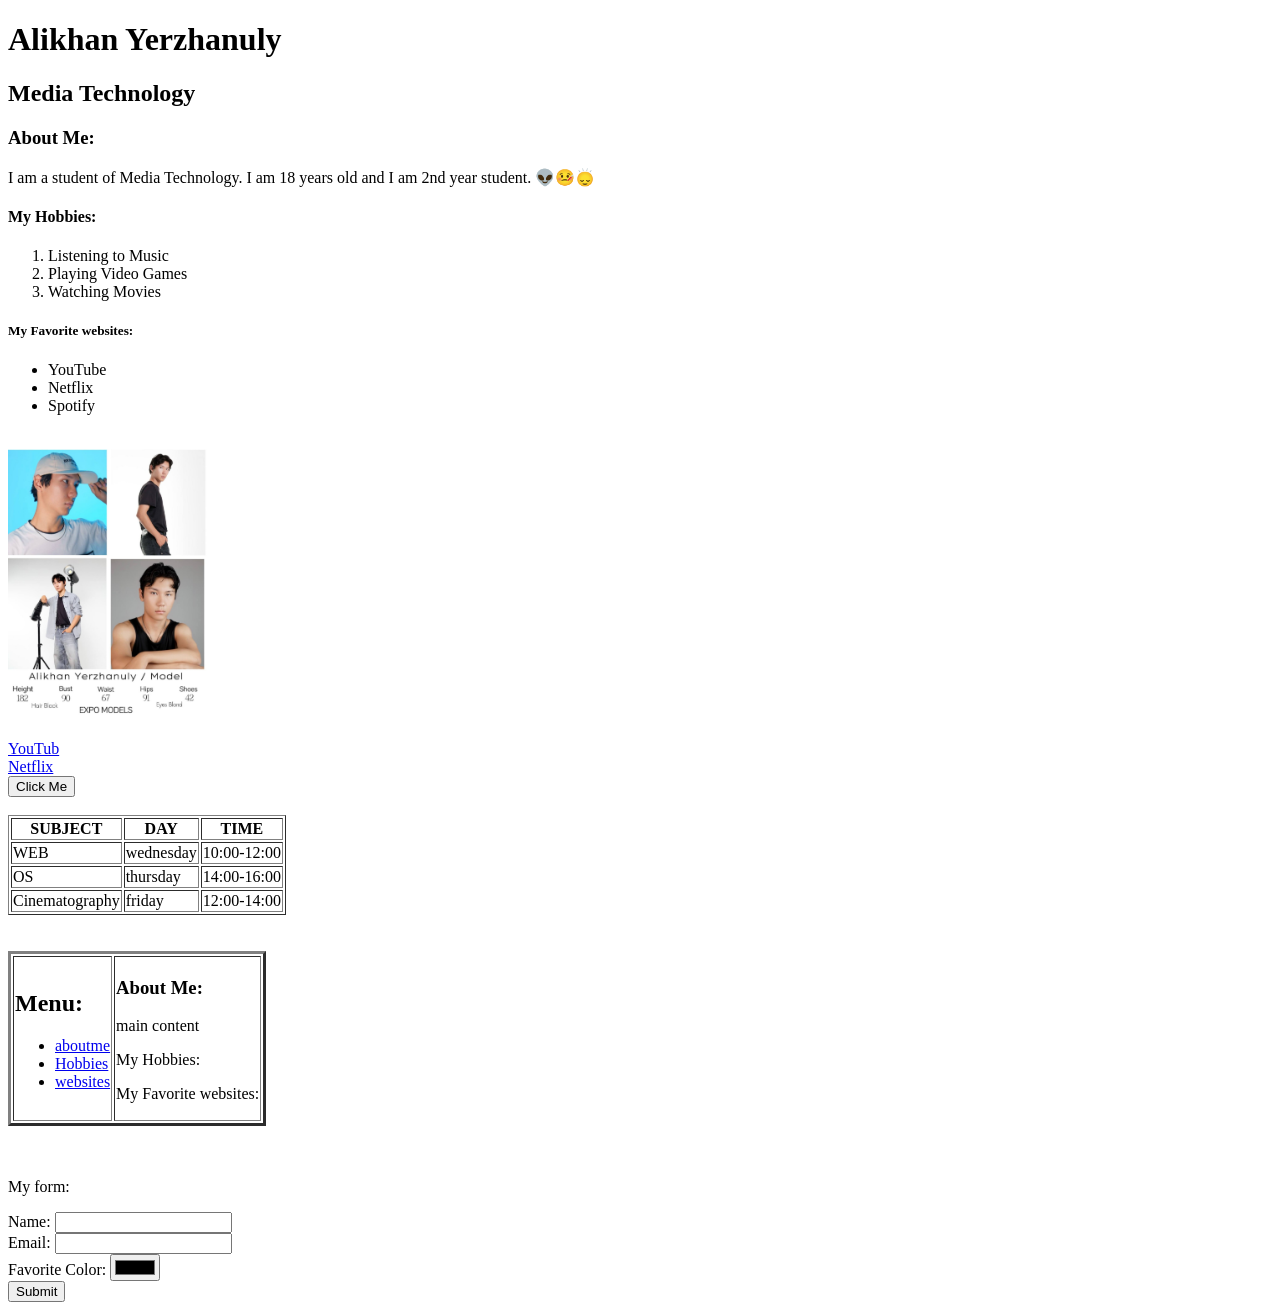
==== index.html @ 6e4e66fe "Add files via upload" ====
<!DOCTYPE html>
<html lang="en">
<head>
    <meta charset="UTF-8">
    <meta name="viewport" content="width=device-width, initial-scale=1.0">
    <title>MY FIRST WEB PAGE</title>
</head>
<body>
    <h1>Alikhan Yerzhanuly</h1>
    <h2>Media Technology</h2>
    <h3 id="aboutme">About Me:</h3>
    <p>I am a student of Media Technology. I am 18 years old and I am 2nd year student. 👽🤒🙂‍↕️</p>
    <h4 id="hobbies">My Hobbies:</h4>
    <ol>
        <li>Listening to Music</li>
        <li>Playing Video Games</li>
        <li>Watching Movies</li>
    </ol>
    <h5 id="websites">My Favorite websites:</h5>
    <ul>
        <li>YouTube</li>
        <li>Netflix</li>
        <li>Spotify</li>
    </ul>
    <br>
    <img src="my comp card.jpg" alt="Photo" width="200">
    <br>
    <br>
    <a href="https://youtu.be/KTfyGVI9Yxc?si=2B-jhVbHO3kGSZgX" >YouTub</a>
    <br>
    <a href="https://www.netflix.com/ru/" >Netflix</a>
    <br>
    <button>Click Me</button>
    <br>
    <br>
    
    <table border="1">
        <tbody>
            <tr>
                <th>SUBJECT</th>
                <th>DAY</th>
                <th>TIME</th>
            </tr>
            <tr>
                <td>WEB</td>
                <td>wednesday</td>
                <td>10:00-12:00</td>
            </tr>
            <tr>
                <td>OS</td>
                <td>thursday</td>
                <td>14:00-16:00</td>
            </tr>   
            <tr>
                <td>Cinematography</td>
                <td>friday</td>
                <td>12:00-14:00</td>
            </tr>
        </tbody>
    </table>
    <br>
    <br>
<table border="3">
        <tbody>
            <tr>
                <td>
                    <h2>Menu:</h2>
                    <ul>
                        <li><a href="#aboutme">aboutme</a></li>
                        <li><a href="#hobbies">Hobbies</a></li>
                        <li><a href="#websites">websites</a></li>
                    </ul>
                </td>
                <td>
                    <h3>About Me:</h3>
                    <p>main content</p>
                    <p>My Hobbies:</p>
                    <p>My Favorite websites:</p>  
                </td>
            </tr>
        </tbody>
    </table>
    <br>
    <br>
    <p>My form:</p>
    <form>
        <div>
            <label>Name:</label>
            <input type="text" name="name">
        </div>
        <div>
            <label>Email:</label>
            <input type="email" name="email">
        </div>
        <div>
            <label>Favorite Color:</label>
            <input type="color" name="favorite_color">
        </div>
        <div>
            <input type="submit" value="Submit">
        </div>
    </form>
</body>
</html>
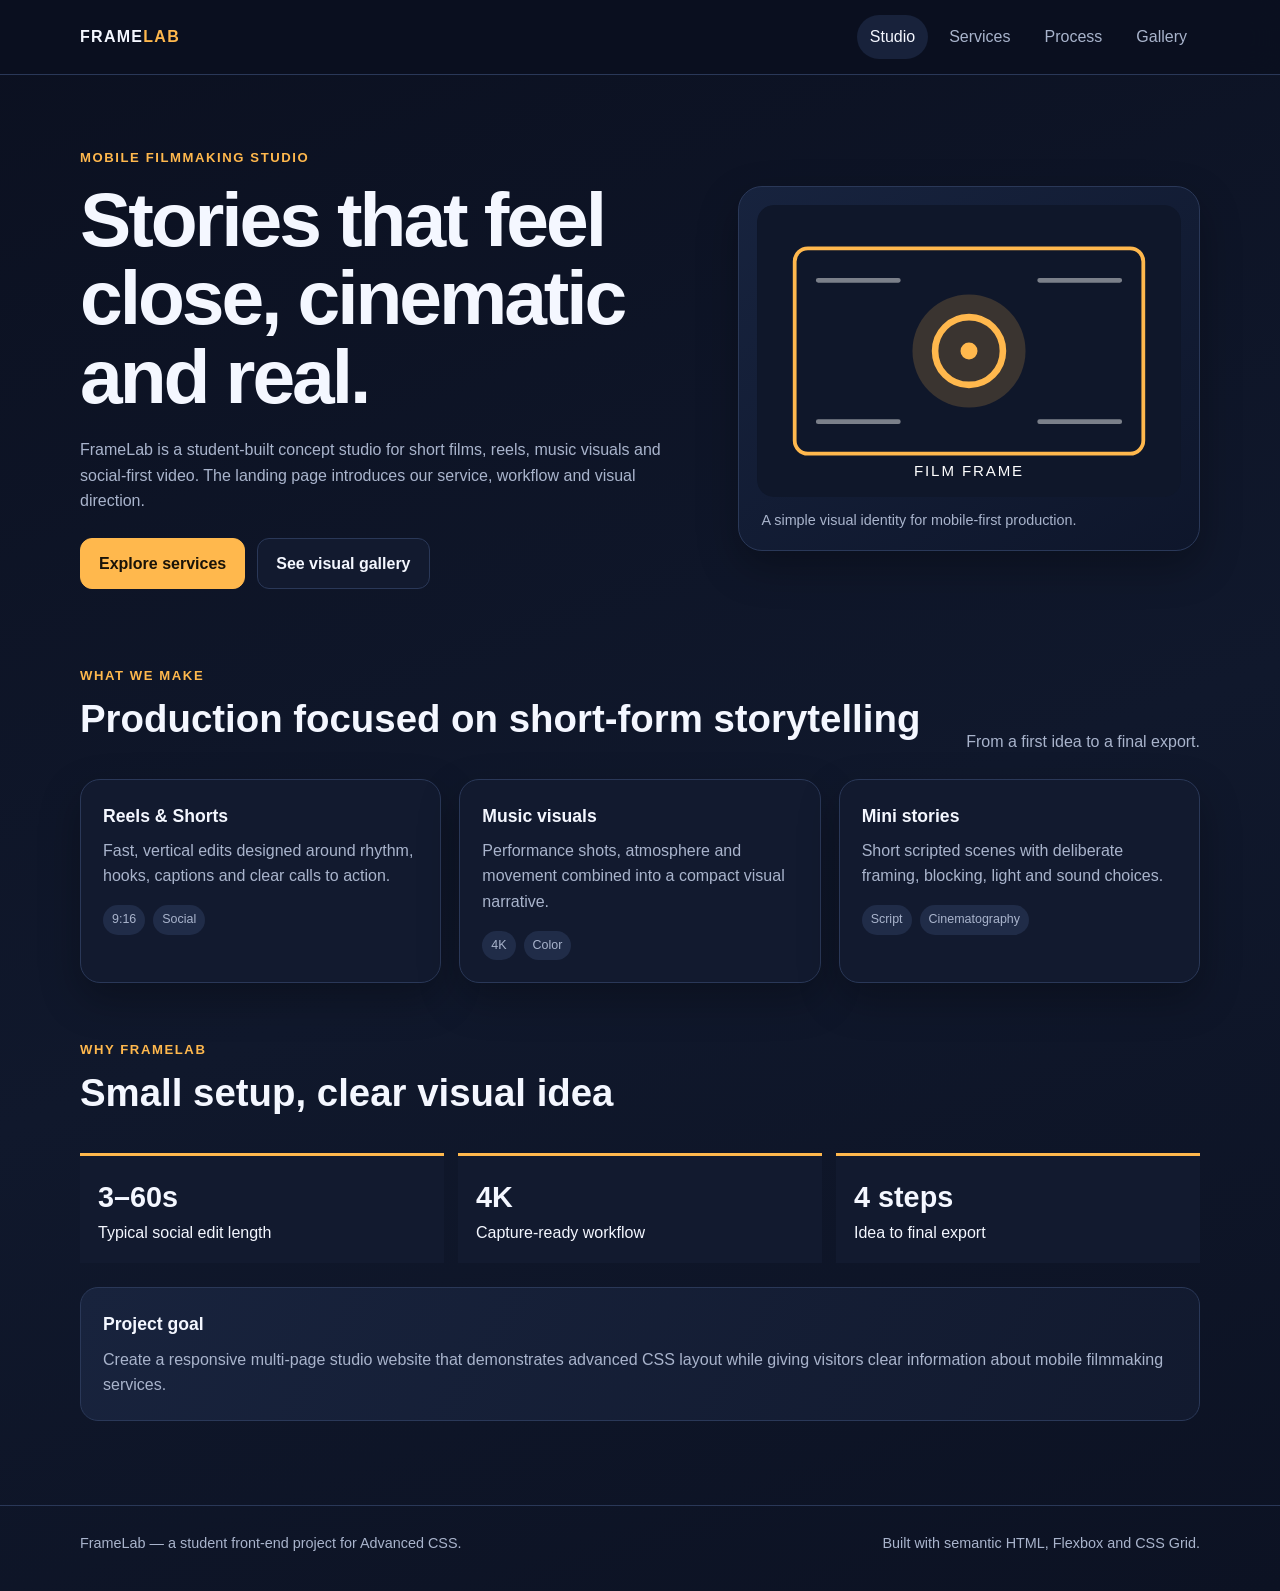
==== commit 7e374154: "Add files via upload" ====
--- a/index.html
+++ b/index.html
@@ -1,104 +1,3 @@
-<!DOCTYPE html>
-<html lang="en">
-<head>
-    <meta charset="UTF-8">
-    <meta name="viewport" content="width=device-width, initial-scale=1.0">
-    <title>MY FIRST WEB PAGE</title>
-</head>
-<body>
-    <h1>Alikhan Yerzhanuly</h1>
-    <h2>Media Technology</h2>
-    <h3 id="aboutme">About Me:</h3>
-    <p>I am a student of Media Technology. I am 18 years old and I am 2nd year student. 👽🤒🙂‍↕️</p>
-    <h4 id="hobbies">My Hobbies:</h4>
-    <ol>
-        <li>Listening to Music</li>
-        <li>Playing Video Games</li>
-        <li>Watching Movies</li>
-    </ol>
-    <h5 id="websites">My Favorite websites:</h5>
-    <ul>
-        <li>YouTube</li>
-        <li>Netflix</li>
-        <li>Spotify</li>
-    </ul>
-    <br>
-    <img src="my comp card.jpg" alt="Photo" width="200">
-    <br>
-    <br>
-    <a href="https://youtu.be/KTfyGVI9Yxc?si=2B-jhVbHO3kGSZgX" >YouTub</a>
-    <br>
-    <a href="https://www.netflix.com/ru/" >Netflix</a>
-    <br>
-    <button>Click Me</button>
-    <br>
-    <br>
-    
-    <table border="1">
-        <tbody>
-            <tr>
-                <th>SUBJECT</th>
-                <th>DAY</th>
-                <th>TIME</th>
-            </tr>
-            <tr>
-                <td>WEB</td>
-                <td>wednesday</td>
-                <td>10:00-12:00</td>
-            </tr>
-            <tr>
-                <td>OS</td>
-                <td>thursday</td>
-                <td>14:00-16:00</td>
-            </tr>   
-            <tr>
-                <td>Cinematography</td>
-                <td>friday</td>
-                <td>12:00-14:00</td>
-            </tr>
-        </tbody>
-    </table>
-    <br>
-    <br>
-<table border="3">
-        <tbody>
-            <tr>
-                <td>
-                    <h2>Menu:</h2>
-                    <ul>
-                        <li><a href="#aboutme">aboutme</a></li>
-                        <li><a href="#hobbies">Hobbies</a></li>
-                        <li><a href="#websites">websites</a></li>
-                    </ul>
-                </td>
-                <td>
-                    <h3>About Me:</h3>
-                    <p>main content</p>
-                    <p>My Hobbies:</p>
-                    <p>My Favorite websites:</p>  
-                </td>
-            </tr>
-        </tbody>
-    </table>
-    <br>
-    <br>
-    <p>My form:</p>
-    <form>
-        <div>
-            <label>Name:</label>
-            <input type="text" name="name">
-        </div>
-        <div>
-            <label>Email:</label>
-            <input type="email" name="email">
-        </div>
-        <div>
-            <label>Favorite Color:</label>
-            <input type="color" name="favorite_color">
-        </div>
-        <div>
-            <input type="submit" value="Submit">
-        </div>
-    </form>
-</body>
-</html>+<!doctype html><html lang="en"><head><meta charset="utf-8"><meta name="viewport" content="width=device-width, initial-scale=1"><meta name="description" content="FrameLab mobile filmmaking studio project"><title>FrameLab | Mobile Filmmaking Studio</title><link rel="stylesheet" href="css/style.css"><link rel="stylesheet" href="css/responsive.css"></head><body><header class="site-header"><div class="container nav"><a class="logo" href="index.html">Frame<span>Lab</span></a><nav aria-label="Main navigation"><ul class="nav-list"><li><a href="index.html" aria-current="page">Studio</a></li><li><a href="services.html">Services</a></li><li><a href="about.html">Process</a></li><li><a href="gallery.html">Gallery</a></li></ul></nav></div></header><main><div class="container"><section class="hero"><div class="hero-copy"><p class="eyebrow">Mobile filmmaking studio</p><h1>Stories that feel close, cinematic and real.</h1><p>FrameLab is a student-built concept studio for short films, reels, music visuals and social-first video. The landing page introduces our service, workflow and visual direction.</p><div class="hero-actions"><a class="btn primary" href="services.html">Explore services</a><a class="btn" href="gallery.html">See visual gallery</a></div></div><figure class="hero-card"><img src="images/hero.svg" alt="Abstract film frame illustration"><figcaption>A simple visual identity for mobile-first production.</figcaption></figure></section>
+<section class="section"><div class="section-head"><div><p class="eyebrow">What we make</p><h2>Production focused on short-form storytelling</h2></div><p>From a first idea to a final export.</p></div><div class="card-grid"><article class="card"><h3>Reels & Shorts</h3><p>Fast, vertical edits designed around rhythm, hooks, captions and clear calls to action.</p><div class="tag-row"><span class="tag">9:16</span><span class="tag">Social</span></div></article><article class="card"><h3>Music visuals</h3><p>Performance shots, atmosphere and movement combined into a compact visual narrative.</p><div class="tag-row"><span class="tag">4K</span><span class="tag">Color</span></div></article><article class="card"><h3>Mini stories</h3><p>Short scripted scenes with deliberate framing, blocking, light and sound choices.</p><div class="tag-row"><span class="tag">Script</span><span class="tag">Cinematography</span></div></article></div></section>
+<section class="section"><div class="section-head"><div><p class="eyebrow">Why FrameLab</p><h2>Small setup, clear visual idea</h2></div></div><div class="stats"><div class="stat"><strong>3–60s</strong><span>Typical social edit length</span></div><div class="stat"><strong>4K</strong><span>Capture-ready workflow</span></div><div class="stat"><strong>4 steps</strong><span>Idea to final export</span></div></div><div class="callout"><h3>Project goal</h3><p>Create a responsive multi-page studio website that demonstrates advanced CSS layout while giving visitors clear information about mobile filmmaking services.</p></div></section></div></main><footer class="site-footer"><div class="container footer-grid"><p>FrameLab — a student front-end project for Advanced CSS.</p><p>Built with semantic HTML, Flexbox and CSS Grid.</p></div></footer></body></html>
--- a/css/style.css
+++ b/css/style.css
@@ -0,0 +1,45 @@
+:root{
+  --bg:#0b1020;--surface:#121a2f;--surface-2:#18223b;--text:#f4f7ff;--muted:#a9b4cc;
+  --accent:#ffb84d;--accent-2:#7ce7d4;--line:#2a3858;--shadow:0 16px 40px rgba(0,0,0,.28);
+  --radius:20px;--max:1120px;
+}
+*{box-sizing:border-box;margin:0;padding:0}
+html{scroll-behavior:smooth}
+body{font-family:Arial,Helvetica,sans-serif;background:linear-gradient(160deg,#0b1020,#10182c 55%,#0c1223);color:var(--text);line-height:1.6}
+a{color:inherit;text-decoration:none}
+img{display:block;width:100%;height:auto;border-radius:16px}
+button,input,textarea,select{font:inherit}
+.container{width:min(100% - 32px,var(--max));margin-inline:auto}
+.site-header{position:sticky;top:0;z-index:10;background:rgba(11,16,32,.9);backdrop-filter:blur(16px);border-bottom:1px solid var(--line)}
+.nav{min-height:74px;display:flex;align-items:center;justify-content:space-between;gap:24px;flex-wrap:wrap}
+.logo{font-weight:800;letter-spacing:.08em;text-transform:uppercase}.logo span{color:var(--accent)}
+.nav-list{list-style:none;display:flex;align-items:center;gap:8px;flex-wrap:wrap}
+.nav-list a{display:block;padding:9px 13px;border-radius:999px;color:var(--muted);transition:.2s ease}
+.nav-list a:hover,.nav-list a:focus-visible,.nav-list a[aria-current="page"]{background:var(--surface-2);color:var(--text)}
+:focus-visible{outline:3px solid var(--accent-2);outline-offset:3px}
+main{padding:72px 0 84px}
+.eyebrow{color:var(--accent);font-size:.82rem;font-weight:800;letter-spacing:.12em;text-transform:uppercase;margin-bottom:12px}
+h1{font-size:clamp(2.4rem,6vw,5rem);line-height:1.02;letter-spacing:-.04em;margin-bottom:22px}h2{font-size:clamp(1.65rem,3vw,2.4rem);line-height:1.1;margin-bottom:14px}h3{font-size:1.1rem;margin-bottom:8px}
+p{color:var(--muted)}
+.hero{display:grid;grid-template-columns:1.15fr .85fr;gap:34px;align-items:center;margin-bottom:76px}
+.hero-copy{max-width:680px}.hero-actions,.button-row{display:flex;gap:12px;flex-wrap:wrap;margin-top:24px}
+.btn{display:inline-flex;align-items:center;justify-content:center;border:1px solid var(--line);background:var(--surface);padding:12px 18px;border-radius:12px;font-weight:700;transition:.2s ease}
+.btn:hover,.btn:focus-visible{transform:translateY(-2px);border-color:var(--accent);background:var(--surface-2)}.btn.primary{background:var(--accent);color:#1a1308;border-color:var(--accent)}
+.hero-card{padding:18px;background:linear-gradient(145deg,#17233e,#0e162b);border:1px solid var(--line);border-radius:24px;box-shadow:var(--shadow)}
+.hero-card figcaption{padding:12px 4px 0;color:var(--muted);font-size:.9rem}
+.section{margin-top:56px}.section-head{display:flex;align-items:end;justify-content:space-between;gap:20px;margin-bottom:24px;flex-wrap:wrap}
+.card-grid{display:grid;grid-template-columns:repeat(3,minmax(0,1fr));gap:18px}
+.card{background:var(--surface);border:1px solid var(--line);border-radius:var(--radius);padding:22px;box-shadow:var(--shadow)}
+.card p{margin-top:8px}.tag-row{display:flex;gap:8px;flex-wrap:wrap;margin-top:16px}.tag{font-size:.78rem;padding:5px 9px;border-radius:999px;background:#202c48;color:var(--muted)}
+.stats{display:grid;grid-template-columns:repeat(3,minmax(0,1fr));gap:14px;margin-top:20px}.stat{padding:18px;border-top:3px solid var(--accent);background:var(--surface)}.stat strong{display:block;font-size:1.8rem}
+.page-intro{max-width:760px;margin-bottom:44px}.feature-list{display:flex;gap:18px;flex-wrap:wrap}.feature{flex:1 1 240px;padding:20px;background:var(--surface);border:1px solid var(--line);border-radius:18px}
+.gallery-grid{display:grid;grid-template-columns:repeat(4,minmax(0,1fr));gap:16px}.gallery-grid figure{background:var(--surface);border:1px solid var(--line);border-radius:18px;padding:10px}.gallery-grid figure:nth-child(1){grid-column:span 2;grid-row:span 2}.gallery-grid figcaption{padding:8px 4px 2px;color:var(--muted);font-size:.9rem}
+.timeline{display:grid;grid-template-columns:repeat(4,minmax(0,1fr));gap:14px}.timeline article{padding:20px;background:var(--surface);border-left:3px solid var(--accent-2);border-radius:14px}.timeline time{font-size:.8rem;color:var(--accent);font-weight:800}
+.faq{display:grid;gap:12px}.faq details{background:var(--surface);border:1px solid var(--line);border-radius:14px;padding:16px 18px}.faq summary{cursor:pointer;font-weight:700}
+.contact-layout{display:grid;grid-template-columns:.85fr 1.15fr;gap:24px}.contact-card{background:var(--surface);border:1px solid var(--line);border-radius:20px;padding:24px}.contact-list{display:grid;gap:14px;margin-top:16px}.contact-list div{padding:12px 0;border-bottom:1px solid var(--line)}
+form{display:grid;gap:16px}.field{display:grid;gap:7px}label{font-weight:700}input,textarea,select{width:100%;padding:12px 14px;border-radius:11px;border:1px solid var(--line);background:#0d1528;color:var(--text)}textarea{min-height:130px;resize:vertical}.check{display:flex;align-items:flex-start;gap:10px}.check input{width:auto;margin-top:6px}
+.table-wrap{overflow:auto;border:1px solid var(--line);border-radius:16px}.schedule{width:100%;border-collapse:collapse;background:var(--surface)}.schedule th,.schedule td{padding:13px;border-bottom:1px solid var(--line);text-align:left}.schedule th{color:var(--accent);background:#17203a}
+.site-footer{border-top:1px solid var(--line);padding:26px 0 36px}.footer-grid{display:flex;justify-content:space-between;gap:20px;flex-wrap:wrap}.footer-grid p{font-size:.9rem}
+.callout{padding:22px;border:1px solid var(--line);border-radius:18px;background:linear-gradient(120deg,#18233d,#121a2f);margin-top:24px}
+@media (max-width:900px){.hero,.contact-layout{grid-template-columns:1fr}.card-grid{grid-template-columns:repeat(2,minmax(0,1fr))}.gallery-grid{grid-template-columns:repeat(2,minmax(0,1fr))}.gallery-grid figure:nth-child(1){grid-column:span 2;grid-row:span 1}.timeline{grid-template-columns:repeat(2,minmax(0,1fr))}}
+@media (max-width:640px){.container{width:min(100% - 22px,var(--max))}.nav{padding:12px 0}.nav-list{width:100%;justify-content:center}.nav-list a{padding:8px 10px}.hero{margin-bottom:54px}main{padding-top:48px}.card-grid,.stats,.gallery-grid,.timeline{grid-template-columns:1fr}.gallery-grid figure:nth-child(1){grid-column:auto}.section-head{align-items:flex-start}.hero-actions{flex-direction:column;align-items:stretch}.btn{width:100%}}
--- a/css/responsive.css
+++ b/css/responsive.css
@@ -0,0 +1,9 @@
+/* Responsive layer kept separate to satisfy the assignment structure. */
+@media (max-width:1024px){
+  .card-grid{gap:16px}
+  .hero{gap:24px}
+}
+@media (max-width:720px){
+  .feature{flex-basis:100%}
+  .footer-grid{flex-direction:column}
+}
